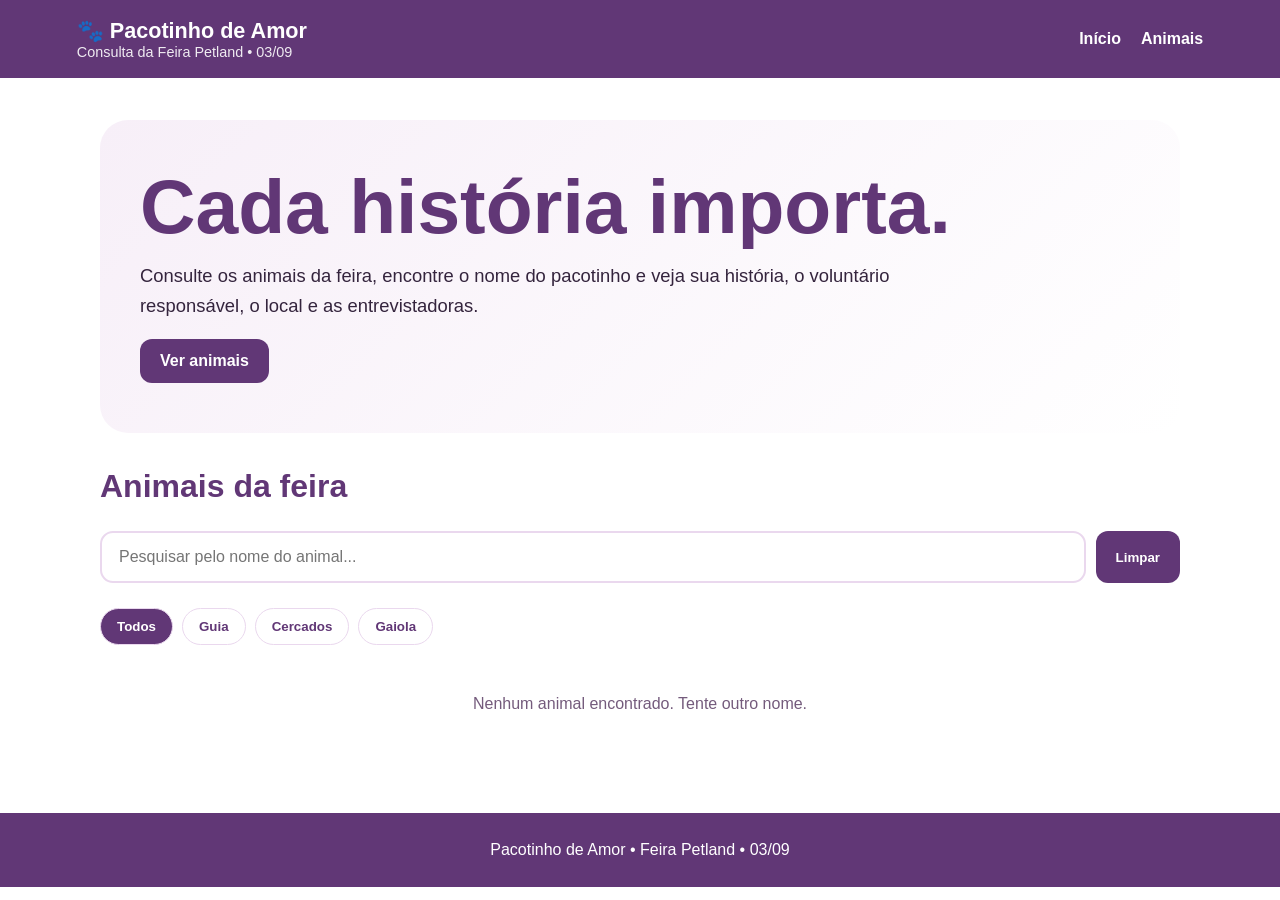
==== index.html @ c9dafebf "Add files via upload" ====
<!DOCTYPE html>
<html lang="pt-BR">
<head>
<meta charset="UTF-8">
<meta name="viewport" content="width=device-width, initial-scale=1.0">
<title>Pacotinho de Amor • Feira Petland • 03/09</title>
<style>
:root{
 --roxo:#613776; --roxo2:#8f66a3; --lilas:#c09bc8; --lilas-claro:#f7eff8;
 --amarelo:#ffe55c; --texto:#34243d; --branco:#fff; --borda:#ead8ee;
}
*{box-sizing:border-box} body{margin:0;font-family:Arial,Helvetica,sans-serif;color:var(--texto);background:#fff}
header{background:var(--roxo);color:white;padding:18px 6%;display:flex;align-items:center;justify-content:space-between;gap:20px}
.logo{font-weight:800;font-size:1.35rem}.date{font-size:.9rem;opacity:.9}
nav a{color:white;text-decoration:none;font-weight:700;margin-left:20px}
main{max-width:1120px;margin:auto;padding:42px 20px 70px}
.hero{background:linear-gradient(135deg,var(--lilas-claro),#fff);border-radius:28px;padding:50px 40px;margin-bottom:32px}
.hero h1{font-size:clamp(2.4rem,6vw,4.8rem);line-height:.95;margin:0 0 18px;color:var(--roxo)}
.hero p{font-size:1.15rem;max-width:760px;line-height:1.6}
.btn{display:inline-block;background:var(--roxo);color:white;padding:13px 20px;border-radius:12px;text-decoration:none;font-weight:800;border:0;cursor:pointer}
.section-title{color:var(--roxo);font-size:2rem;margin-top:35px}
.grid{display:grid;grid-template-columns:repeat(auto-fit,minmax(210px,1fr));gap:16px}
.card{border:1px solid var(--borda);border-radius:18px;padding:22px;background:white;box-shadow:0 7px 24px #61377612;cursor:pointer;transition:.2s}
.card:hover{transform:translateY(-3px);border-color:var(--lilas)}
.card h3{margin:0 0 8px;color:var(--roxo)}
.card p{margin:5px 0;color:#644f6b}
.search{display:flex;gap:10px;margin:25px 0;flex-wrap:wrap}
.search input{flex:1;min-width:220px;padding:15px 17px;border:2px solid var(--borda);border-radius:13px;font-size:1rem}
.tabs{display:flex;gap:9px;flex-wrap:wrap;margin-bottom:20px}
.tab{padding:10px 16px;border:1px solid var(--borda);background:white;border-radius:999px;color:var(--roxo);font-weight:700;cursor:pointer}
.tab.active{background:var(--roxo);color:white}
.detail{background:white;border:1px solid var(--borda);border-radius:25px;padding:28px;box-shadow:0 10px 30px #61377612}
.photo{height:290px;border:3px dashed var(--lilas);background:var(--lilas-claro);border-radius:20px;display:flex;align-items:center;justify-content:center;color:var(--roxo);font-weight:800;text-align:center;margin-bottom:24px}
.info{display:grid;grid-template-columns:repeat(auto-fit,minmax(190px,1fr));gap:12px;margin:20px 0}
.info div{background:var(--lilas-claro);padding:15px;border-radius:14px}
.story{line-height:1.75;font-size:1.05rem;white-space:pre-line}
.hidden{display:none}
footer{background:var(--roxo);color:white;text-align:center;padding:28px}
.empty{text-align:center;padding:30px;color:#745b7c}
.small{font-size:.9rem;color:#735d7a}
</style>
</head>
<body>
<header>
 <div><div class="logo">🐾 Pacotinho de Amor</div><div class="date">Consulta da Feira Petland • 03/09</div></div>
 <nav><a href="#inicio">Início</a><a href="#animais">Animais</a></nav>
</header>

<main>
<section id="inicio" class="hero">
 <h1>Cada história importa.</h1>
 <p>Consulte os animais da feira, encontre o nome do pacotinho e veja sua história, o voluntário responsável, o local e as entrevistadoras.</p>
 <a class="btn" href="#animais">Ver animais</a>
</section>

<section id="animais">
 <h2 class="section-title">Animais da feira</h2>
 <div class="search">
   <input id="busca" type="search" placeholder="Pesquisar pelo nome do animal..." aria-label="Pesquisar animal">
   <button class="btn" id="limpar">Limpar</button>
 </div>
 <div class="tabs">
   <button class="tab active" data-filtro="todos">Todos</button>
   <button class="tab" data-filtro="Guia">Guia</button>
   <button class="tab" data-filtro="Cercado">Cercados</button>
   <button class="tab" data-filtro="Gaiola">Gaiola</button>
 </div>
 <div id="lista" class="grid"></div>
</section>

<section id="ficha" class="hidden" style="margin-top:35px">
 <div class="detail">
   <button class="tab" id="voltar">← Voltar para os animais</button>
   <h2 id="nomeFicha" class="section-title"></h2>
   <div class="photo">ESPAÇO RESERVADO PARA A FOTO DO ANIMAL<br><span class="small">A foto pode ser adicionada posteriormente.</span></div>
   <div class="info">
     <div><strong>Responsável(is)</strong><br><span id="volFicha"></span></div>
     <div><strong>Guia / Cercado / Gaiola</strong><br><span id="localFicha"></span></div>
     <div><strong>Entrevistadoras</strong><br><span id="entreFicha"></span></div>
   </div>
   <h3>História</h3>
   <div id="storyFicha" class="story"></div>
 </div>
</section>
</main>

<footer>Pacotinho de Amor • Feira Petland • 03/09</footer>

<script src="assets/dados.js"></script>
<script>
const animais = window.ANIMAIS || [];
const lista = document.getElementById('lista');
const busca = document.getElementById('busca');
let filtro = 'todos';

function normalizar(s){
 return (s||'').toString().normalize('NFD').replace(/[\\u0300-\\u036f]/g,'').toLowerCase();
}
function render(){
 const q=normalizar(busca.value);
 const filtrados=animais.filter(a=>{
   const localOk=filtro==='todos'||normalizar(a.local).includes(normalizar(filtro));
   const texto=normalizar(a.name+' '+a.volunteers.join(' ')+' '+a.local);
   return localOk && texto.includes(q);
 });
 lista.innerHTML='';
 if(!filtrados.length){lista.innerHTML='<div class="empty">Nenhum animal encontrado. Tente outro nome.</div>';return}
 filtrados.forEach(a=>{
   const el=document.createElement('article');el.className='card';
   el.innerHTML='<h3>'+a.name+'</h3><p><strong>Responsável:</strong> '+a.volunteers.join(', ')+'</p><p><strong>Local:</strong> '+a.local+'</p>';
   el.onclick=()=>abrirFicha(a);
   lista.appendChild(el);
 });
}
function abrirFicha(a){
 document.getElementById('nomeFicha').textContent=a.name;
 document.getElementById('volFicha').textContent=a.volunteers.join(', ');
 document.getElementById('localFicha').textContent=a.local;
 document.getElementById('entreFicha').textContent=a.interviewers;
 document.getElementById('storyFicha').textContent=a.story;
 document.getElementById('ficha').classList.remove('hidden');
 document.getElementById('animais').classList.add('hidden');
 document.getElementById('inicio').classList.add('hidden');
 window.scrollTo({top:0,behavior:'smooth'});
}
document.getElementById('voltar').onclick=()=>{
 document.getElementById('ficha').classList.add('hidden');
 document.getElementById('animais').classList.remove('hidden');
 document.getElementById('inicio').classList.remove('hidden');
 document.getElementById('animais').scrollIntoView({behavior:'smooth'});
};
busca.addEventListener('input',render);
document.getElementById('limpar').onclick=()=>{busca.value='';filtro='todos';document.querySelectorAll('.tab').forEach(x=>x.classList.remove('active'));document.querySelector('[data-filtro="todos"]').classList.add('active');render()};
document.querySelectorAll('.tab').forEach(btn=>{
 btn.addEventListener('click',()=>{
   if(!btn.dataset.filtro)return;
   filtro=btn.dataset.filtro;
   document.querySelectorAll('.tab').forEach(x=>x.classList.remove('active'));btn.classList.add('active');render();
 });
});
render();
</script>
</body>
</html>
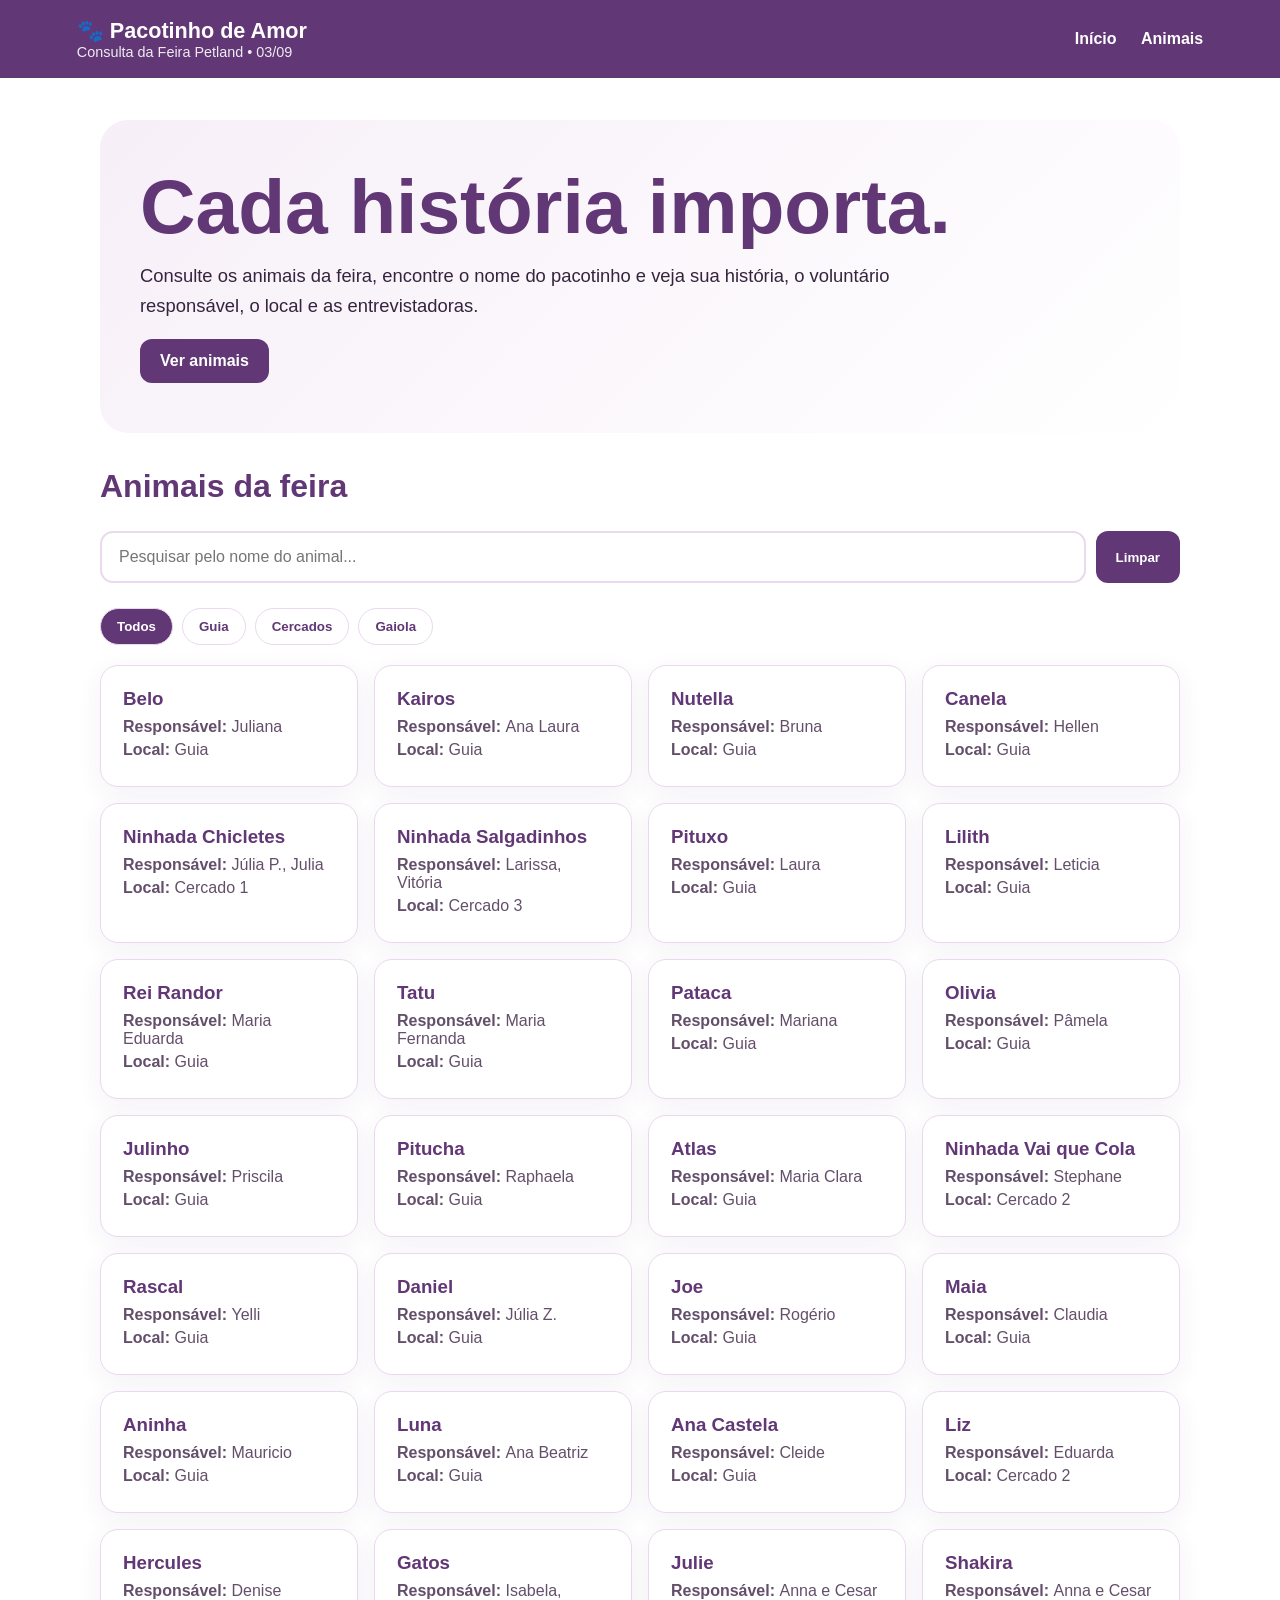
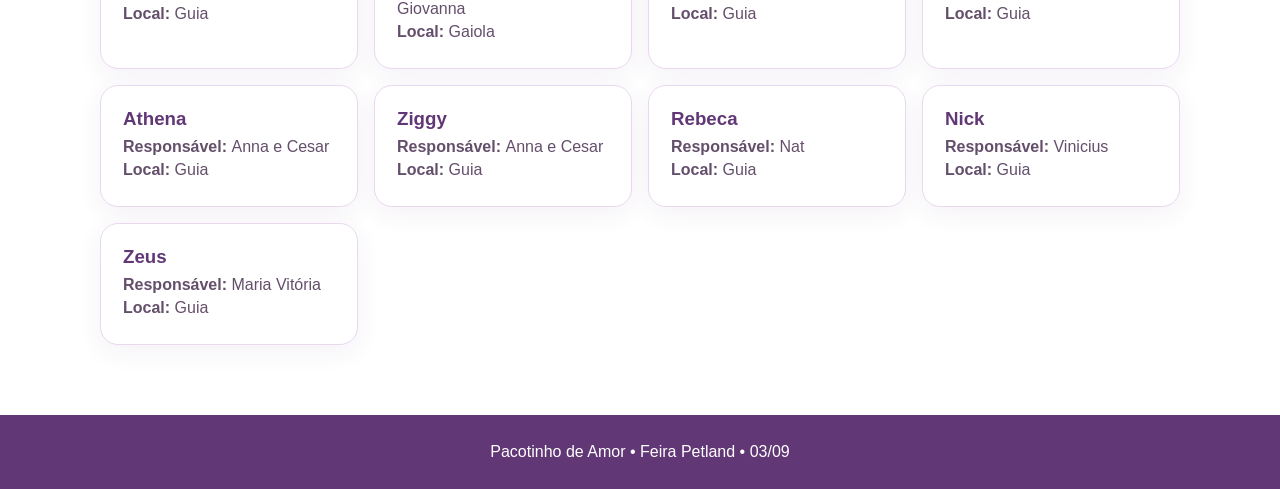
==== commit 280d4d97: "Refactor HTML structure and styles for clarity" ====
--- a/index.html
+++ b/index.html
@@ -3,142 +3,995 @@
 <head>
 <meta charset="UTF-8">
 <meta name="viewport" content="width=device-width, initial-scale=1.0">
+
 <title>Pacotinho de Amor • Feira Petland • 03/09</title>
+
 <style>
+
 :root{
- --roxo:#613776; --roxo2:#8f66a3; --lilas:#c09bc8; --lilas-claro:#f7eff8;
- --amarelo:#ffe55c; --texto:#34243d; --branco:#fff; --borda:#ead8ee;
-}
-*{box-sizing:border-box} body{margin:0;font-family:Arial,Helvetica,sans-serif;color:var(--texto);background:#fff}
-header{background:var(--roxo);color:white;padding:18px 6%;display:flex;align-items:center;justify-content:space-between;gap:20px}
-.logo{font-weight:800;font-size:1.35rem}.date{font-size:.9rem;opacity:.9}
-nav a{color:white;text-decoration:none;font-weight:700;margin-left:20px}
-main{max-width:1120px;margin:auto;padding:42px 20px 70px}
-.hero{background:linear-gradient(135deg,var(--lilas-claro),#fff);border-radius:28px;padding:50px 40px;margin-bottom:32px}
-.hero h1{font-size:clamp(2.4rem,6vw,4.8rem);line-height:.95;margin:0 0 18px;color:var(--roxo)}
-.hero p{font-size:1.15rem;max-width:760px;line-height:1.6}
-.btn{display:inline-block;background:var(--roxo);color:white;padding:13px 20px;border-radius:12px;text-decoration:none;font-weight:800;border:0;cursor:pointer}
-.section-title{color:var(--roxo);font-size:2rem;margin-top:35px}
-.grid{display:grid;grid-template-columns:repeat(auto-fit,minmax(210px,1fr));gap:16px}
-.card{border:1px solid var(--borda);border-radius:18px;padding:22px;background:white;box-shadow:0 7px 24px #61377612;cursor:pointer;transition:.2s}
-.card:hover{transform:translateY(-3px);border-color:var(--lilas)}
-.card h3{margin:0 0 8px;color:var(--roxo)}
-.card p{margin:5px 0;color:#644f6b}
-.search{display:flex;gap:10px;margin:25px 0;flex-wrap:wrap}
-.search input{flex:1;min-width:220px;padding:15px 17px;border:2px solid var(--borda);border-radius:13px;font-size:1rem}
-.tabs{display:flex;gap:9px;flex-wrap:wrap;margin-bottom:20px}
-.tab{padding:10px 16px;border:1px solid var(--borda);background:white;border-radius:999px;color:var(--roxo);font-weight:700;cursor:pointer}
-.tab.active{background:var(--roxo);color:white}
-.detail{background:white;border:1px solid var(--borda);border-radius:25px;padding:28px;box-shadow:0 10px 30px #61377612}
-.photo{height:290px;border:3px dashed var(--lilas);background:var(--lilas-claro);border-radius:20px;display:flex;align-items:center;justify-content:center;color:var(--roxo);font-weight:800;text-align:center;margin-bottom:24px}
-.info{display:grid;grid-template-columns:repeat(auto-fit,minmax(190px,1fr));gap:12px;margin:20px 0}
-.info div{background:var(--lilas-claro);padding:15px;border-radius:14px}
-.story{line-height:1.75;font-size:1.05rem;white-space:pre-line}
-.hidden{display:none}
-footer{background:var(--roxo);color:white;text-align:center;padding:28px}
-.empty{text-align:center;padding:30px;color:#745b7c}
-.small{font-size:.9rem;color:#735d7a}
+    --roxo:#613776;
+    --roxo2:#8f66a3;
+    --lilas:#c09bc8;
+    --lilas-claro:#f7eff8;
+    --amarelo:#ffe55c;
+    --texto:#34243d;
+    --borda:#ead8ee;
+}
+
+*{
+    box-sizing:border-box;
+}
+
+body{
+    margin:0;
+    font-family:Arial,Helvetica,sans-serif;
+    color:var(--texto);
+    background:#fff;
+}
+
+/* CABEÇALHO */
+
+header{
+    background:var(--roxo);
+    color:#fff;
+    padding:18px 6%;
+    display:flex;
+    align-items:center;
+    justify-content:space-between;
+    gap:20px;
+}
+
+.logo{
+    font-weight:800;
+    font-size:1.35rem;
+}
+
+.date{
+    font-size:.9rem;
+    opacity:.9;
+}
+
+nav a{
+    color:#fff;
+    text-decoration:none;
+    font-weight:700;
+    margin-left:20px;
+}
+
+/* CONTEÚDO */
+
+main{
+    max-width:1120px;
+    margin:auto;
+    padding:42px 20px 70px;
+}
+
+/* INÍCIO */
+
+.hero{
+    background:linear-gradient(
+        135deg,
+        var(--lilas-claro),
+        #fff
+    );
+
+    border-radius:28px;
+    padding:50px 40px;
+    margin-bottom:32px;
+}
+
+.hero h1{
+    font-size:clamp(2.4rem,6vw,4.8rem);
+    line-height:.95;
+    margin:0 0 18px;
+    color:var(--roxo);
+}
+
+.hero p{
+    font-size:1.15rem;
+    max-width:760px;
+    line-height:1.6;
+}
+
+/* BOTÕES */
+
+.btn{
+    display:inline-block;
+    background:var(--roxo);
+    color:#fff;
+    padding:13px 20px;
+    border-radius:12px;
+    text-decoration:none;
+    font-weight:800;
+    border:0;
+    cursor:pointer;
+}
+
+/* TÍTULOS */
+
+.section-title{
+    color:var(--roxo);
+    font-size:2rem;
+    margin-top:35px;
+}
+
+/* CARDS */
+
+.grid{
+    display:grid;
+    grid-template-columns:
+        repeat(auto-fit,minmax(210px,1fr));
+
+    gap:16px;
+}
+
+.card{
+    border:1px solid var(--borda);
+    border-radius:18px;
+    padding:22px;
+    background:white;
+
+    box-shadow:
+        0 7px 24px #61377612;
+
+    cursor:pointer;
+    transition:.2s;
+}
+
+.card:hover{
+    transform:translateY(-3px);
+    border-color:var(--lilas);
+}
+
+.card h3{
+    margin:0 0 8px;
+    color:var(--roxo);
+}
+
+.card p{
+    margin:5px 0;
+    color:#644f6b;
+}
+
+/* PESQUISA */
+
+.search{
+    display:flex;
+    gap:10px;
+    margin:25px 0;
+    flex-wrap:wrap;
+}
+
+.search input{
+    flex:1;
+    min-width:220px;
+
+    padding:15px 17px;
+
+    border:2px solid var(--borda);
+    border-radius:13px;
+
+    font-size:1rem;
+}
+
+/* FILTROS */
+
+.tabs{
+    display:flex;
+    gap:9px;
+    flex-wrap:wrap;
+    margin-bottom:20px;
+}
+
+.tab{
+    padding:10px 16px;
+
+    border:1px solid var(--borda);
+    background:white;
+
+    border-radius:999px;
+
+    color:var(--roxo);
+    font-weight:700;
+
+    cursor:pointer;
+}
+
+.tab.active{
+    background:var(--roxo);
+    color:white;
+}
+
+/* FICHA */
+
+.detail{
+    background:white;
+
+    border:1px solid var(--borda);
+    border-radius:25px;
+
+    padding:28px;
+
+    box-shadow:
+        0 10px 30px #61377612;
+}
+
+/* FOTO */
+
+.photo{
+    height:360px;
+
+    border:3px dashed var(--lilas);
+
+    background:var(--lilas-claro);
+
+    border-radius:20px;
+
+    display:flex;
+    align-items:center;
+    justify-content:center;
+
+    color:var(--roxo);
+
+    font-weight:800;
+
+    text-align:center;
+
+    margin:24px 0;
+
+    overflow:hidden;
+}
+
+.photo img{
+    width:100%;
+    height:100%;
+
+    object-fit:cover;
+
+    display:block;
+}
+
+.photo-placeholder{
+    padding:25px;
+}
+
+/* INFORMAÇÕES */
+
+.info{
+    display:grid;
+
+    grid-template-columns:
+        repeat(auto-fit,minmax(190px,1fr));
+
+    gap:12px;
+
+    margin:20px 0;
+}
+
+.info div{
+    background:var(--lilas-claro);
+
+    padding:15px;
+
+    border-radius:14px;
+}
+
+/* HISTÓRIA */
+
+.story{
+    line-height:1.75;
+    font-size:1.05rem;
+    white-space:pre-line;
+}
+
+/* OUTROS */
+
+.hidden{
+    display:none;
+}
+
+footer{
+    background:var(--roxo);
+    color:white;
+
+    text-align:center;
+
+    padding:28px;
+}
+
+.empty{
+    text-align:center;
+
+    padding:30px;
+
+    color:#745b7c;
+}
+
+.small{
+    font-size:.9rem;
+    color:#735d7a;
+}
+
+/* CELULAR */
+
+@media(max-width:650px){
+
+    header{
+        flex-direction:column;
+        align-items:flex-start;
+    }
+
+    nav a{
+        margin:
+            0
+            16px
+            0
+            0;
+    }
+
+    .hero{
+        padding:35px 24px;
+    }
+
+    .photo{
+        height:280px;
+    }
+
+}
+
 </style>
 </head>
+
+
 <body>
+
 <header>
- <div><div class="logo">🐾 Pacotinho de Amor</div><div class="date">Consulta da Feira Petland • 03/09</div></div>
- <nav><a href="#inicio">Início</a><a href="#animais">Animais</a></nav>
+
+    <div>
+
+        <div class="logo">
+            🐾 Pacotinho de Amor
+        </div>
+
+        <div class="date">
+            Consulta da Feira Petland • 03/09
+        </div>
+
+    </div>
+
+
+    <nav>
+
+        <a href="#inicio">
+            Início
+        </a>
+
+        <a href="#animais">
+            Animais
+        </a>
+
+    </nav>
+
 </header>
 
+
 <main>
-<section id="inicio" class="hero">
- <h1>Cada história importa.</h1>
- <p>Consulte os animais da feira, encontre o nome do pacotinho e veja sua história, o voluntário responsável, o local e as entrevistadoras.</p>
- <a class="btn" href="#animais">Ver animais</a>
+
+<!-- PÁGINA INICIAL -->
+
+<section
+    id="inicio"
+    class="hero"
+>
+
+    <h1>
+        Cada história importa.
+    </h1>
+
+    <p>
+        Consulte os animais da feira,
+        encontre o nome do pacotinho
+        e veja sua história,
+        o voluntário responsável,
+        o local e as entrevistadoras.
+    </p>
+
+    <a
+        class="btn"
+        href="#animais"
+    >
+        Ver animais
+    </a>
+
 </section>
 
+
+<!-- LISTA DE ANIMAIS -->
+
 <section id="animais">
- <h2 class="section-title">Animais da feira</h2>
- <div class="search">
-   <input id="busca" type="search" placeholder="Pesquisar pelo nome do animal..." aria-label="Pesquisar animal">
-   <button class="btn" id="limpar">Limpar</button>
- </div>
- <div class="tabs">
-   <button class="tab active" data-filtro="todos">Todos</button>
-   <button class="tab" data-filtro="Guia">Guia</button>
-   <button class="tab" data-filtro="Cercado">Cercados</button>
-   <button class="tab" data-filtro="Gaiola">Gaiola</button>
- </div>
- <div id="lista" class="grid"></div>
+
+    <h2 class="section-title">
+        Animais da feira
+    </h2>
+
+
+    <div class="search">
+
+        <input
+            id="busca"
+            type="search"
+            placeholder="Pesquisar pelo nome do animal..."
+            aria-label="Pesquisar animal"
+        >
+
+        <button
+            class="btn"
+            id="limpar"
+        >
+            Limpar
+        </button>
+
+    </div>
+
+
+    <div class="tabs">
+
+        <button
+            class="tab active"
+            data-filtro="todos"
+        >
+            Todos
+        </button>
+
+        <button
+            class="tab"
+            data-filtro="Guia"
+        >
+            Guia
+        </button>
+
+        <button
+            class="tab"
+            data-filtro="Cercado"
+        >
+            Cercados
+        </button>
+
+        <button
+            class="tab"
+            data-filtro="Gaiola"
+        >
+            Gaiola
+        </button>
+
+    </div>
+
+
+    <div
+        id="lista"
+        class="grid"
+    ></div>
+
 </section>
 
-<section id="ficha" class="hidden" style="margin-top:35px">
- <div class="detail">
-   <button class="tab" id="voltar">← Voltar para os animais</button>
-   <h2 id="nomeFicha" class="section-title"></h2>
-   <div class="photo">ESPAÇO RESERVADO PARA A FOTO DO ANIMAL<br><span class="small">A foto pode ser adicionada posteriormente.</span></div>
-   <div class="info">
-     <div><strong>Responsável(is)</strong><br><span id="volFicha"></span></div>
-     <div><strong>Guia / Cercado / Gaiola</strong><br><span id="localFicha"></span></div>
-     <div><strong>Entrevistadoras</strong><br><span id="entreFicha"></span></div>
-   </div>
-   <h3>História</h3>
-   <div id="storyFicha" class="story"></div>
- </div>
+
+<!-- FICHA DO ANIMAL -->
+
+<section
+    id="ficha"
+    class="hidden"
+    style="margin-top:35px"
+>
+
+    <div class="detail">
+
+        <button
+            class="tab"
+            id="voltar"
+        >
+            ← Voltar para os animais
+        </button>
+
+
+        <h2
+            id="nomeFicha"
+            class="section-title"
+        ></h2>
+
+
+        <!-- ÁREA DA FOTO -->
+
+        <div class="photo">
+
+            <img
+                id="fotoAnimal"
+                src=""
+                alt=""
+                style="display:none"
+            >
+
+            <div
+                id="photoPlaceholder"
+                class="photo-placeholder"
+            >
+
+                📷
+
+                <br><br>
+
+                ESPAÇO RESERVADO PARA
+                A FOTO DO ANIMAL
+
+                <br>
+
+                <span class="small">
+                    Coloque a foto na pasta
+                    assets/fotos.
+                </span>
+
+            </div>
+
+        </div>
+
+
+        <!-- INFORMAÇÕES -->
+
+        <div class="info">
+
+            <div>
+
+                <strong>
+                    Responsável(is)
+                </strong>
+
+                <br>
+
+                <span id="volFicha"></span>
+
+            </div>
+
+
+            <div>
+
+                <strong>
+                    Guia / Cercado / Gaiola
+                </strong>
+
+                <br>
+
+                <span id="localFicha"></span>
+
+            </div>
+
+
+            <div>
+
+                <strong>
+                    Entrevistadoras
+                </strong>
+
+                <br>
+
+                <span id="entreFicha"></span>
+
+            </div>
+
+        </div>
+
+
+        <h3>
+            História
+        </h3>
+
+
+        <div
+            id="storyFicha"
+            class="story"
+        ></div>
+
+    </div>
+
 </section>
+
 </main>
 
-<footer>Pacotinho de Amor • Feira Petland • 03/09</footer>
+
+<footer>
+
+    Pacotinho de Amor • Feira Petland • 03/09
+
+</footer>
+
+
+<!-- DADOS -->
 
 <script src="assets/dados.js"></script>
+
+<script src="assets/equipe.js"></script>
+
+
 <script>
-const animais = window.ANIMAIS || [];
-const lista = document.getElementById('lista');
-const busca = document.getElementById('busca');
-let filtro = 'todos';
-
-function normalizar(s){
- return (s||'').toString().normalize('NFD').replace(/[\\u0300-\\u036f]/g,'').toLowerCase();
-}
+
+const animais =
+    window.ANIMAIS || [];
+
+
+const lista =
+    document.getElementById("lista");
+
+
+const busca =
+    document.getElementById("busca");
+
+
+let filtro = "todos";
+
+
+/* NORMALIZAR TEXTO */
+
+function normalizar(texto){
+
+    return (texto || "")
+        .toString()
+        .normalize("NFD")
+        .replace(/[\u0300-\u036f]/g,"")
+        .toLowerCase()
+        .trim();
+
+}
+
+
+/* TRANSFORMAR NOME EM NOME DE FOTO */
+
+function nomeFoto(nome){
+
+    return normalizar(nome)
+        .replace(/[^a-z0-9]+/g,"-")
+        .replace(/^-|-$/g,"")
+        + ".jpg";
+
+}
+
+
+/* MOSTRAR LISTA */
+
 function render(){
- const q=normalizar(busca.value);
- const filtrados=animais.filter(a=>{
-   const localOk=filtro==='todos'||normalizar(a.local).includes(normalizar(filtro));
-   const texto=normalizar(a.name+' '+a.volunteers.join(' ')+' '+a.local);
-   return localOk && texto.includes(q);
- });
- lista.innerHTML='';
- if(!filtrados.length){lista.innerHTML='<div class="empty">Nenhum animal encontrado. Tente outro nome.</div>';return}
- filtrados.forEach(a=>{
-   const el=document.createElement('article');el.className='card';
-   el.innerHTML='<h3>'+a.name+'</h3><p><strong>Responsável:</strong> '+a.volunteers.join(', ')+'</p><p><strong>Local:</strong> '+a.local+'</p>';
-   el.onclick=()=>abrirFicha(a);
-   lista.appendChild(el);
- });
-}
+
+    const q =
+        normalizar(
+            busca.value
+        );
+
+
+    const filtrados =
+        animais.filter(a => {
+
+            const localOk =
+                filtro === "todos" ||
+                normalizar(a.local)
+                    .includes(
+                        normalizar(filtro)
+                    );
+
+
+            const texto =
+                normalizar(
+                    a.name +
+                    " " +
+                    a.volunteers.join(" ") +
+                    " " +
+                    a.local
+                );
+
+
+            return (
+                localOk &&
+                texto.includes(q)
+            );
+
+        });
+
+
+    lista.innerHTML = "";
+
+
+    if(!filtrados.length){
+
+        lista.innerHTML = `
+            <div class="empty">
+                Nenhum animal encontrado.
+                <br>
+                Tente outro nome.
+            </div>
+        `;
+
+        return;
+
+    }
+
+
+    filtrados.forEach(a => {
+
+        const el =
+            document.createElement("article");
+
+
+        el.className = "card";
+
+
+        el.innerHTML = `
+
+            <h3>
+                ${a.name}
+            </h3>
+
+            <p>
+                <strong>
+                    Responsável:
+                </strong>
+
+                ${a.volunteers.join(", ")}
+            </p>
+
+            <p>
+                <strong>
+                    Local:
+                </strong>
+
+                ${a.local}
+            </p>
+
+        `;
+
+
+        el.onclick =
+            () => abrirFicha(a);
+
+
+        lista.appendChild(el);
+
+    });
+
+}
+
+
+/* ABRIR FICHA */
+
 function abrirFicha(a){
- document.getElementById('nomeFicha').textContent=a.name;
- document.getElementById('volFicha').textContent=a.volunteers.join(', ');
- document.getElementById('localFicha').textContent=a.local;
- document.getElementById('entreFicha').textContent=a.interviewers;
- document.getElementById('storyFicha').textContent=a.story;
- document.getElementById('ficha').classList.remove('hidden');
- document.getElementById('animais').classList.add('hidden');
- document.getElementById('inicio').classList.add('hidden');
- window.scrollTo({top:0,behavior:'smooth'});
-}
-document.getElementById('voltar').onclick=()=>{
- document.getElementById('ficha').classList.add('hidden');
- document.getElementById('animais').classList.remove('hidden');
- document.getElementById('inicio').classList.remove('hidden');
- document.getElementById('animais').scrollIntoView({behavior:'smooth'});
-};
-busca.addEventListener('input',render);
-document.getElementById('limpar').onclick=()=>{busca.value='';filtro='todos';document.querySelectorAll('.tab').forEach(x=>x.classList.remove('active'));document.querySelector('[data-filtro="todos"]').classList.add('active');render()};
-document.querySelectorAll('.tab').forEach(btn=>{
- btn.addEventListener('click',()=>{
-   if(!btn.dataset.filtro)return;
-   filtro=btn.dataset.filtro;
-   document.querySelectorAll('.tab').forEach(x=>x.classList.remove('active'));btn.classList.add('active');render();
- });
-});
+
+    document
+        .getElementById("nomeFicha")
+        .textContent = a.name;
+
+
+    document
+        .getElementById("volFicha")
+        .textContent =
+            a.volunteers.join(", ");
+
+
+    document
+        .getElementById("localFicha")
+        .textContent =
+            a.local;
+
+
+    document
+        .getElementById("entreFicha")
+        .textContent =
+            a.interviewers;
+
+
+    document
+        .getElementById("storyFicha")
+        .textContent =
+            a.story;
+
+
+    /*
+       FOTO
+
+       O site procura automaticamente:
+
+       assets/fotos/nome-do-animal.jpg
+
+       Exemplo:
+
+       Belo → assets/fotos/belo.jpg
+       Ana Castela → assets/fotos/ana-castela.jpg
+       Aurora → assets/fotos/aurora.jpg
+    */
+
+    const foto =
+        document.getElementById(
+            "fotoAnimal"
+        );
+
+
+    const placeholder =
+        document.getElementById(
+            "photoPlaceholder"
+        );
+
+
+    foto.src =
+        "assets/fotos/" +
+        nomeFoto(a.name);
+
+
+    foto.alt =
+        "Foto de " + a.name;
+
+
+    foto.style.display =
+        "none";
+
+
+    placeholder.style.display =
+        "block";
+
+
+    foto.onload = () => {
+
+        foto.style.display =
+            "block";
+
+        placeholder.style.display =
+            "none";
+
+    };
+
+
+    foto.onerror = () => {
+
+        foto.style.display =
+            "none";
+
+        placeholder.style.display =
+            "block";
+
+    };
+
+
+    document
+        .getElementById("ficha")
+        .classList.remove("hidden");
+
+
+    document
+        .getElementById("animais")
+        .classList.add("hidden");
+
+
+    document
+        .getElementById("inicio")
+        .classList.add("hidden");
+
+
+    window.scrollTo({
+        top:0,
+        behavior:"smooth"
+    });
+
+}
+
+
+/* VOLTAR */
+
+document
+    .getElementById("voltar")
+    .onclick = () => {
+
+        document
+            .getElementById("ficha")
+            .classList.add("hidden");
+
+
+        document
+            .getElementById("animais")
+            .classList.remove("hidden");
+
+
+        document
+            .getElementById("inicio")
+            .classList.remove("hidden");
+
+
+        document
+            .getElementById("animais")
+            .scrollIntoView({
+                behavior:"smooth"
+            });
+
+    };
+
+
+/* PESQUISA */
+
+busca.addEventListener(
+    "input",
+    render
+);
+
+
+/* LIMPAR */
+
+document
+    .getElementById("limpar")
+    .onclick = () => {
+
+        busca.value = "";
+
+        filtro = "todos";
+
+
+        document
+            .querySelectorAll(".tab")
+            .forEach(x =>
+                x.classList.remove("active")
+            );
+
+
+        document
+            .querySelector(
+                '[data-filtro="todos"]'
+            )
+            .classList.add("active");
+
+
+        render();
+
+    };
+
+
+/* FILTROS */
+
+document
+    .querySelectorAll(".tab")
+    .forEach(btn => {
+
+        btn.addEventListener(
+            "click",
+            () => {
+
+                if(
+                    !btn.dataset.filtro
+                ){
+                    return;
+                }
+
+
+                filtro =
+                    btn.dataset.filtro;
+
+
+                document
+                    .querySelectorAll(".tab")
+                    .forEach(x =>
+                        x.classList.remove(
+                            "active"
+                        )
+                    );
+
+
+                btn.classList.add(
+                    "active"
+                );
+
+
+                render();
+
+            }
+        );
+
+    });
+
+
+/* PRIMEIRA RENDERIZAÇÃO */
+
 render();
+
 </script>
+
 </body>
-</html>+</html>
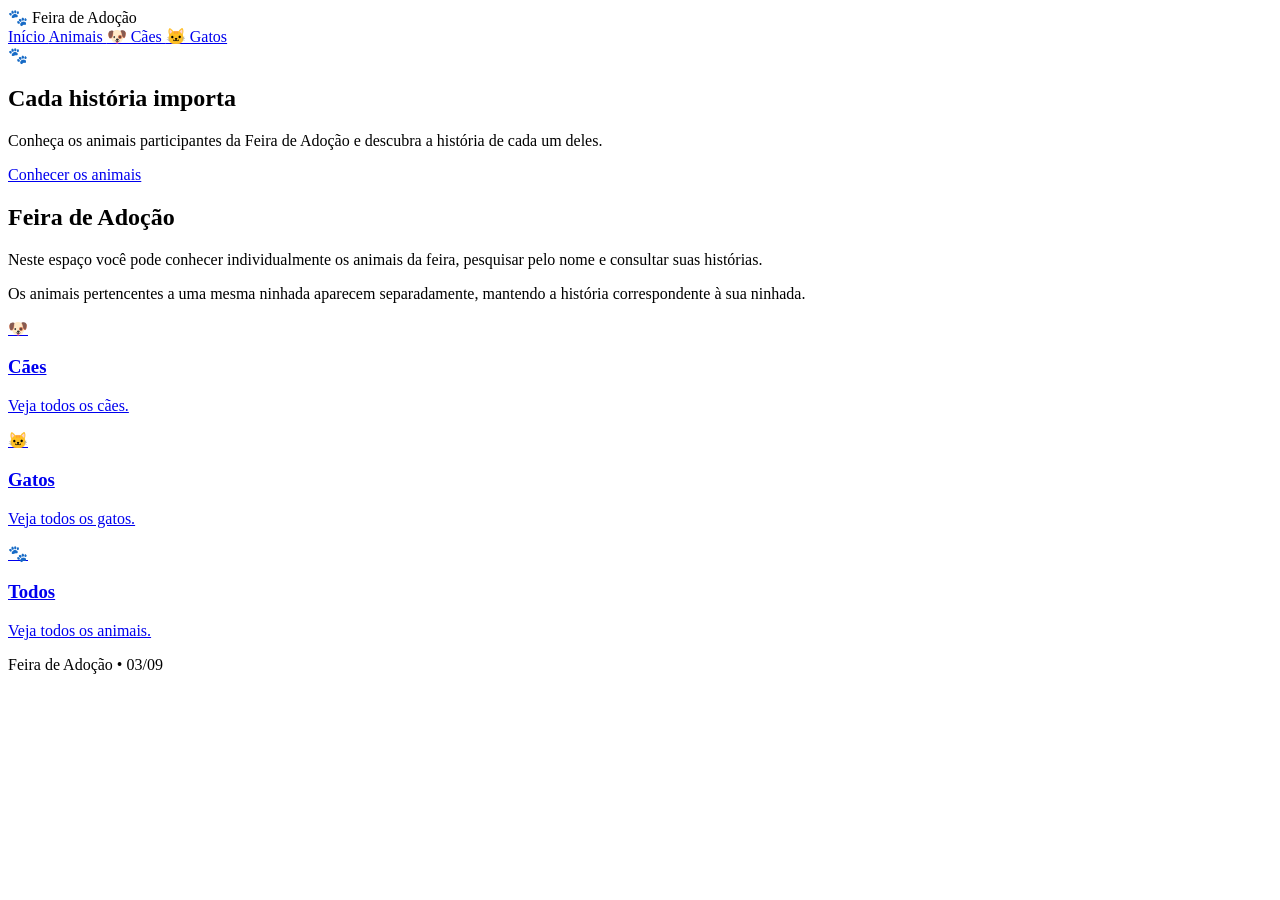
==== commit 05eaaf03: "Atualizar o index.html" ====
--- a/index.html
+++ b/index.html
@@ -1,373 +1,39 @@
 <!DOCTYPE html>
 <html lang="pt-BR">
+
 <head>
-<meta charset="UTF-8">
-<meta name="viewport" content="width=device-width, initial-scale=1.0">
+    <meta charset="UTF-8">
+    <meta name="viewport" content="width=device-width, initial-scale=1.0">
 
-<title>Pacotinho de Amor • Feira Petland • 03/09</title>
+    <title>Feira de Adoção - 03/09</title>
 
-<style>
-
-:root{
-    --roxo:#613776;
-    --roxo2:#8f66a3;
-    --lilas:#c09bc8;
-    --lilas-claro:#f7eff8;
-    --amarelo:#ffe55c;
-    --texto:#34243d;
-    --borda:#ead8ee;
-}
-
-*{
-    box-sizing:border-box;
-}
-
-body{
-    margin:0;
-    font-family:Arial,Helvetica,sans-serif;
-    color:var(--texto);
-    background:#fff;
-}
-
-/* CABEÇALHO */
-
-header{
-    background:var(--roxo);
-    color:#fff;
-    padding:18px 6%;
-    display:flex;
-    align-items:center;
-    justify-content:space-between;
-    gap:20px;
-}
-
-.logo{
-    font-weight:800;
-    font-size:1.35rem;
-}
-
-.date{
-    font-size:.9rem;
-    opacity:.9;
-}
-
-nav a{
-    color:#fff;
-    text-decoration:none;
-    font-weight:700;
-    margin-left:20px;
-}
-
-/* CONTEÚDO */
-
-main{
-    max-width:1120px;
-    margin:auto;
-    padding:42px 20px 70px;
-}
-
-/* INÍCIO */
-
-.hero{
-    background:linear-gradient(
-        135deg,
-        var(--lilas-claro),
-        #fff
-    );
-
-    border-radius:28px;
-    padding:50px 40px;
-    margin-bottom:32px;
-}
-
-.hero h1{
-    font-size:clamp(2.4rem,6vw,4.8rem);
-    line-height:.95;
-    margin:0 0 18px;
-    color:var(--roxo);
-}
-
-.hero p{
-    font-size:1.15rem;
-    max-width:760px;
-    line-height:1.6;
-}
-
-/* BOTÕES */
-
-.btn{
-    display:inline-block;
-    background:var(--roxo);
-    color:#fff;
-    padding:13px 20px;
-    border-radius:12px;
-    text-decoration:none;
-    font-weight:800;
-    border:0;
-    cursor:pointer;
-}
-
-/* TÍTULOS */
-
-.section-title{
-    color:var(--roxo);
-    font-size:2rem;
-    margin-top:35px;
-}
-
-/* CARDS */
-
-.grid{
-    display:grid;
-    grid-template-columns:
-        repeat(auto-fit,minmax(210px,1fr));
-
-    gap:16px;
-}
-
-.card{
-    border:1px solid var(--borda);
-    border-radius:18px;
-    padding:22px;
-    background:white;
-
-    box-shadow:
-        0 7px 24px #61377612;
-
-    cursor:pointer;
-    transition:.2s;
-}
-
-.card:hover{
-    transform:translateY(-3px);
-    border-color:var(--lilas);
-}
-
-.card h3{
-    margin:0 0 8px;
-    color:var(--roxo);
-}
-
-.card p{
-    margin:5px 0;
-    color:#644f6b;
-}
-
-/* PESQUISA */
-
-.search{
-    display:flex;
-    gap:10px;
-    margin:25px 0;
-    flex-wrap:wrap;
-}
-
-.search input{
-    flex:1;
-    min-width:220px;
-
-    padding:15px 17px;
-
-    border:2px solid var(--borda);
-    border-radius:13px;
-
-    font-size:1rem;
-}
-
-/* FILTROS */
-
-.tabs{
-    display:flex;
-    gap:9px;
-    flex-wrap:wrap;
-    margin-bottom:20px;
-}
-
-.tab{
-    padding:10px 16px;
-
-    border:1px solid var(--borda);
-    background:white;
-
-    border-radius:999px;
-
-    color:var(--roxo);
-    font-weight:700;
-
-    cursor:pointer;
-}
-
-.tab.active{
-    background:var(--roxo);
-    color:white;
-}
-
-/* FICHA */
-
-.detail{
-    background:white;
-
-    border:1px solid var(--borda);
-    border-radius:25px;
-
-    padding:28px;
-
-    box-shadow:
-        0 10px 30px #61377612;
-}
-
-/* FOTO */
-
-.photo{
-    height:360px;
-
-    border:3px dashed var(--lilas);
-
-    background:var(--lilas-claro);
-
-    border-radius:20px;
-
-    display:flex;
-    align-items:center;
-    justify-content:center;
-
-    color:var(--roxo);
-
-    font-weight:800;
-
-    text-align:center;
-
-    margin:24px 0;
-
-    overflow:hidden;
-}
-
-.photo img{
-    width:100%;
-    height:100%;
-
-    object-fit:cover;
-
-    display:block;
-}
-
-.photo-placeholder{
-    padding:25px;
-}
-
-/* INFORMAÇÕES */
-
-.info{
-    display:grid;
-
-    grid-template-columns:
-        repeat(auto-fit,minmax(190px,1fr));
-
-    gap:12px;
-
-    margin:20px 0;
-}
-
-.info div{
-    background:var(--lilas-claro);
-
-    padding:15px;
-
-    border-radius:14px;
-}
-
-/* HISTÓRIA */
-
-.story{
-    line-height:1.75;
-    font-size:1.05rem;
-    white-space:pre-line;
-}
-
-/* OUTROS */
-
-.hidden{
-    display:none;
-}
-
-footer{
-    background:var(--roxo);
-    color:white;
-
-    text-align:center;
-
-    padding:28px;
-}
-
-.empty{
-    text-align:center;
-
-    padding:30px;
-
-    color:#745b7c;
-}
-
-.small{
-    font-size:.9rem;
-    color:#735d7a;
-}
-
-/* CELULAR */
-
-@media(max-width:650px){
-
-    header{
-        flex-direction:column;
-        align-items:flex-start;
-    }
-
-    nav a{
-        margin:
-            0
-            16px
-            0
-            0;
-    }
-
-    .hero{
-        padding:35px 24px;
-    }
-
-    .photo{
-        height:280px;
-    }
-
-}
-
-</style>
+    <link rel="stylesheet" href="style.css">
 </head>
-
 
 <body>
 
-<header>
+<header class="topo">
 
-    <div>
-
-        <div class="logo">
-            🐾 Pacotinho de Amor
-        </div>
-
-        <div class="date">
-            Consulta da Feira Petland • 03/09
-        </div>
-
+    <div class="logo">
+        🐾 Feira de Adoção
     </div>
 
+    <nav class="menu">
 
-    <nav>
-
-        <a href="#inicio">
+        <a href="index.html">
             Início
         </a>
 
-        <a href="#animais">
+        <a href="animais.html">
             Animais
+        </a>
+
+        <a href="animais.html?tipo=cao">
+            🐶 Cães
+        </a>
+
+        <a href="animais.html?tipo=gato">
+            🐱 Gatos
         </a>
 
     </nav>
@@ -377,621 +43,131 @@
 
 <main>
 
-<!-- PÁGINA INICIAL -->
+    <section class="hero">
 
-<section
-    id="inicio"
-    class="hero"
->
+        <div class="hero-conteudo">
 
-    <h1>
-        Cada história importa.
-    </h1>
+            <div class="patinha">
+                🐾
+            </div>
 
-    <p>
-        Consulte os animais da feira,
-        encontre o nome do pacotinho
-        e veja sua história,
-        o voluntário responsável,
-        o local e as entrevistadoras.
-    </p>
+            <h1>
+                Cada história importa
+            </h1>
 
-    <a
-        class="btn"
-        href="#animais"
-    >
-        Ver animais
-    </a>
+            <p>
+                Conheça os animais participantes da
+                Feira de Adoção e descubra a história
+                de cada um deles.
+            </p>
 
-</section>
-
-
-<!-- LISTA DE ANIMAIS -->
-
-<section id="animais">
-
-    <h2 class="section-title">
-        Animais da feira
-    </h2>
-
-
-    <div class="search">
-
-        <input
-            id="busca"
-            type="search"
-            placeholder="Pesquisar pelo nome do animal..."
-            aria-label="Pesquisar animal"
-        >
-
-        <button
-            class="btn"
-            id="limpar"
-        >
-            Limpar
-        </button>
-
-    </div>
-
-
-    <div class="tabs">
-
-        <button
-            class="tab active"
-            data-filtro="todos"
-        >
-            Todos
-        </button>
-
-        <button
-            class="tab"
-            data-filtro="Guia"
-        >
-            Guia
-        </button>
-
-        <button
-            class="tab"
-            data-filtro="Cercado"
-        >
-            Cercados
-        </button>
-
-        <button
-            class="tab"
-            data-filtro="Gaiola"
-        >
-            Gaiola
-        </button>
-
-    </div>
-
-
-    <div
-        id="lista"
-        class="grid"
-    ></div>
-
-</section>
-
-
-<!-- FICHA DO ANIMAL -->
-
-<section
-    id="ficha"
-    class="hidden"
-    style="margin-top:35px"
->
-
-    <div class="detail">
-
-        <button
-            class="tab"
-            id="voltar"
-        >
-            ← Voltar para os animais
-        </button>
-
-
-        <h2
-            id="nomeFicha"
-            class="section-title"
-        ></h2>
-
-
-        <!-- ÁREA DA FOTO -->
-
-        <div class="photo">
-
-            <img
-                id="fotoAnimal"
-                src=""
-                alt=""
-                style="display:none"
+            <a
+                href="animais.html"
+                class="botao-principal"
             >
-
-            <div
-                id="photoPlaceholder"
-                class="photo-placeholder"
-            >
-
-                📷
-
-                <br><br>
-
-                ESPAÇO RESERVADO PARA
-                A FOTO DO ANIMAL
-
-                <br>
-
-                <span class="small">
-                    Coloque a foto na pasta
-                    assets/fotos.
-                </span>
-
-            </div>
+                Conhecer os animais
+            </a>
 
         </div>
 
+    </section>
 
-        <!-- INFORMAÇÕES -->
 
-        <div class="info">
+    <section class="sobre">
 
-            <div>
+        <h2>
+            Feira de Adoção
+        </h2>
 
-                <strong>
-                    Responsável(is)
-                </strong>
+        <p>
+            Neste espaço você pode conhecer individualmente
+            os animais da feira, pesquisar pelo nome e
+            consultar suas histórias.
+        </p>
 
-                <br>
+        <p>
+            Os animais pertencentes a uma mesma ninhada
+            aparecem separadamente, mantendo a história
+            correspondente à sua ninhada.
+        </p>
 
-                <span id="volFicha"></span>
+    </section>
 
+
+    <section class="atalhos">
+
+        <a
+            href="animais.html?tipo=cao"
+            class="atalho"
+        >
+
+            <div class="atalho-icone">
+                🐶
             </div>
 
+            <h3>
+                Cães
+            </h3>
 
-            <div>
+            <p>
+                Veja todos os cães.
+            </p>
 
-                <strong>
-                    Guia / Cercado / Gaiola
-                </strong>
+        </a>
 
-                <br>
 
-                <span id="localFicha"></span>
+        <a
+            href="animais.html?tipo=gato"
+            class="atalho"
+        >
 
+            <div class="atalho-icone">
+                🐱
             </div>
 
+            <h3>
+                Gatos
+            </h3>
 
-            <div>
+            <p>
+                Veja todos os gatos.
+            </p>
 
-                <strong>
-                    Entrevistadoras
-                </strong>
+        </a>
 
-                <br>
 
-                <span id="entreFicha"></span>
+        <a
+            href="animais.html"
+            class="atalho"
+        >
 
+            <div class="atalho-icone">
+                🐾
             </div>
 
-        </div>
+            <h3>
+                Todos
+            </h3>
 
+            <p>
+                Veja todos os animais.
+            </p>
 
-        <h3>
-            História
-        </h3>
+        </a>
 
-
-        <div
-            id="storyFicha"
-            class="story"
-        ></div>
-
-    </div>
-
-</section>
+    </section>
 
 </main>
 
 
 <footer>
 
-    Pacotinho de Amor • Feira Petland • 03/09
+    <p>
+        Feira de Adoção • 03/09
+    </p>
 
 </footer>
 
+</body>
 
-<!-- DADOS -->
-
-<script src="assets/dados.js"></script>
-
-<script src="assets/equipe.js"></script>
-
-
-<script>
-
-const animais =
-    window.ANIMAIS || [];
-
-
-const lista =
-    document.getElementById("lista");
-
-
-const busca =
-    document.getElementById("busca");
-
-
-let filtro = "todos";
-
-
-/* NORMALIZAR TEXTO */
-
-function normalizar(texto){
-
-    return (texto || "")
-        .toString()
-        .normalize("NFD")
-        .replace(/[\u0300-\u036f]/g,"")
-        .toLowerCase()
-        .trim();
-
-}
-
-
-/* TRANSFORMAR NOME EM NOME DE FOTO */
-
-function nomeFoto(nome){
-
-    return normalizar(nome)
-        .replace(/[^a-z0-9]+/g,"-")
-        .replace(/^-|-$/g,"")
-        + ".jpg";
-
-}
-
-
-/* MOSTRAR LISTA */
-
-function render(){
-
-    const q =
-        normalizar(
-            busca.value
-        );
-
-
-    const filtrados =
-        animais.filter(a => {
-
-            const localOk =
-                filtro === "todos" ||
-                normalizar(a.local)
-                    .includes(
-                        normalizar(filtro)
-                    );
-
-
-            const texto =
-                normalizar(
-                    a.name +
-                    " " +
-                    a.volunteers.join(" ") +
-                    " " +
-                    a.local
-                );
-
-
-            return (
-                localOk &&
-                texto.includes(q)
-            );
-
-        });
-
-
-    lista.innerHTML = "";
-
-
-    if(!filtrados.length){
-
-        lista.innerHTML = `
-            <div class="empty">
-                Nenhum animal encontrado.
-                <br>
-                Tente outro nome.
-            </div>
-        `;
-
-        return;
-
-    }
-
-
-    filtrados.forEach(a => {
-
-        const el =
-            document.createElement("article");
-
-
-        el.className = "card";
-
-
-        el.innerHTML = `
-
-            <h3>
-                ${a.name}
-            </h3>
-
-            <p>
-                <strong>
-                    Responsável:
-                </strong>
-
-                ${a.volunteers.join(", ")}
-            </p>
-
-            <p>
-                <strong>
-                    Local:
-                </strong>
-
-                ${a.local}
-            </p>
-
-        `;
-
-
-        el.onclick =
-            () => abrirFicha(a);
-
-
-        lista.appendChild(el);
-
-    });
-
-}
-
-
-/* ABRIR FICHA */
-
-function abrirFicha(a){
-
-    document
-        .getElementById("nomeFicha")
-        .textContent = a.name;
-
-
-    document
-        .getElementById("volFicha")
-        .textContent =
-            a.volunteers.join(", ");
-
-
-    document
-        .getElementById("localFicha")
-        .textContent =
-            a.local;
-
-
-    document
-        .getElementById("entreFicha")
-        .textContent =
-            a.interviewers;
-
-
-    document
-        .getElementById("storyFicha")
-        .textContent =
-            a.story;
-
-
-    /*
-       FOTO
-
-       O site procura automaticamente:
-
-       assets/fotos/nome-do-animal.jpg
-
-       Exemplo:
-
-       Belo → assets/fotos/belo.jpg
-       Ana Castela → assets/fotos/ana-castela.jpg
-       Aurora → assets/fotos/aurora.jpg
-    */
-
-    const foto =
-        document.getElementById(
-            "fotoAnimal"
-        );
-
-
-    const placeholder =
-        document.getElementById(
-            "photoPlaceholder"
-        );
-
-
-    foto.src =
-        "assets/fotos/" +
-        nomeFoto(a.name);
-
-
-    foto.alt =
-        "Foto de " + a.name;
-
-
-    foto.style.display =
-        "none";
-
-
-    placeholder.style.display =
-        "block";
-
-
-    foto.onload = () => {
-
-        foto.style.display =
-            "block";
-
-        placeholder.style.display =
-            "none";
-
-    };
-
-
-    foto.onerror = () => {
-
-        foto.style.display =
-            "none";
-
-        placeholder.style.display =
-            "block";
-
-    };
-
-
-    document
-        .getElementById("ficha")
-        .classList.remove("hidden");
-
-
-    document
-        .getElementById("animais")
-        .classList.add("hidden");
-
-
-    document
-        .getElementById("inicio")
-        .classList.add("hidden");
-
-
-    window.scrollTo({
-        top:0,
-        behavior:"smooth"
-    });
-
-}
-
-
-/* VOLTAR */
-
-document
-    .getElementById("voltar")
-    .onclick = () => {
-
-        document
-            .getElementById("ficha")
-            .classList.add("hidden");
-
-
-        document
-            .getElementById("animais")
-            .classList.remove("hidden");
-
-
-        document
-            .getElementById("inicio")
-            .classList.remove("hidden");
-
-
-        document
-            .getElementById("animais")
-            .scrollIntoView({
-                behavior:"smooth"
-            });
-
-    };
-
-
-/* PESQUISA */
-
-busca.addEventListener(
-    "input",
-    render
-);
-
-
-/* LIMPAR */
-
-document
-    .getElementById("limpar")
-    .onclick = () => {
-
-        busca.value = "";
-
-        filtro = "todos";
-
-
-        document
-            .querySelectorAll(".tab")
-            .forEach(x =>
-                x.classList.remove("active")
-            );
-
-
-        document
-            .querySelector(
-                '[data-filtro="todos"]'
-            )
-            .classList.add("active");
-
-
-        render();
-
-    };
-
-
-/* FILTROS */
-
-document
-    .querySelectorAll(".tab")
-    .forEach(btn => {
-
-        btn.addEventListener(
-            "click",
-            () => {
-
-                if(
-                    !btn.dataset.filtro
-                ){
-                    return;
-                }
-
-
-                filtro =
-                    btn.dataset.filtro;
-
-
-                document
-                    .querySelectorAll(".tab")
-                    .forEach(x =>
-                        x.classList.remove(
-                            "active"
-                        )
-                    );
-
-
-                btn.classList.add(
-                    "active"
-                );
-
-
-                render();
-
-            }
-        );
-
-    });
-
-
-/* PRIMEIRA RENDERIZAÇÃO */
-
-render();
-
-</script>
-
-</body>
-</html>
+</html>
